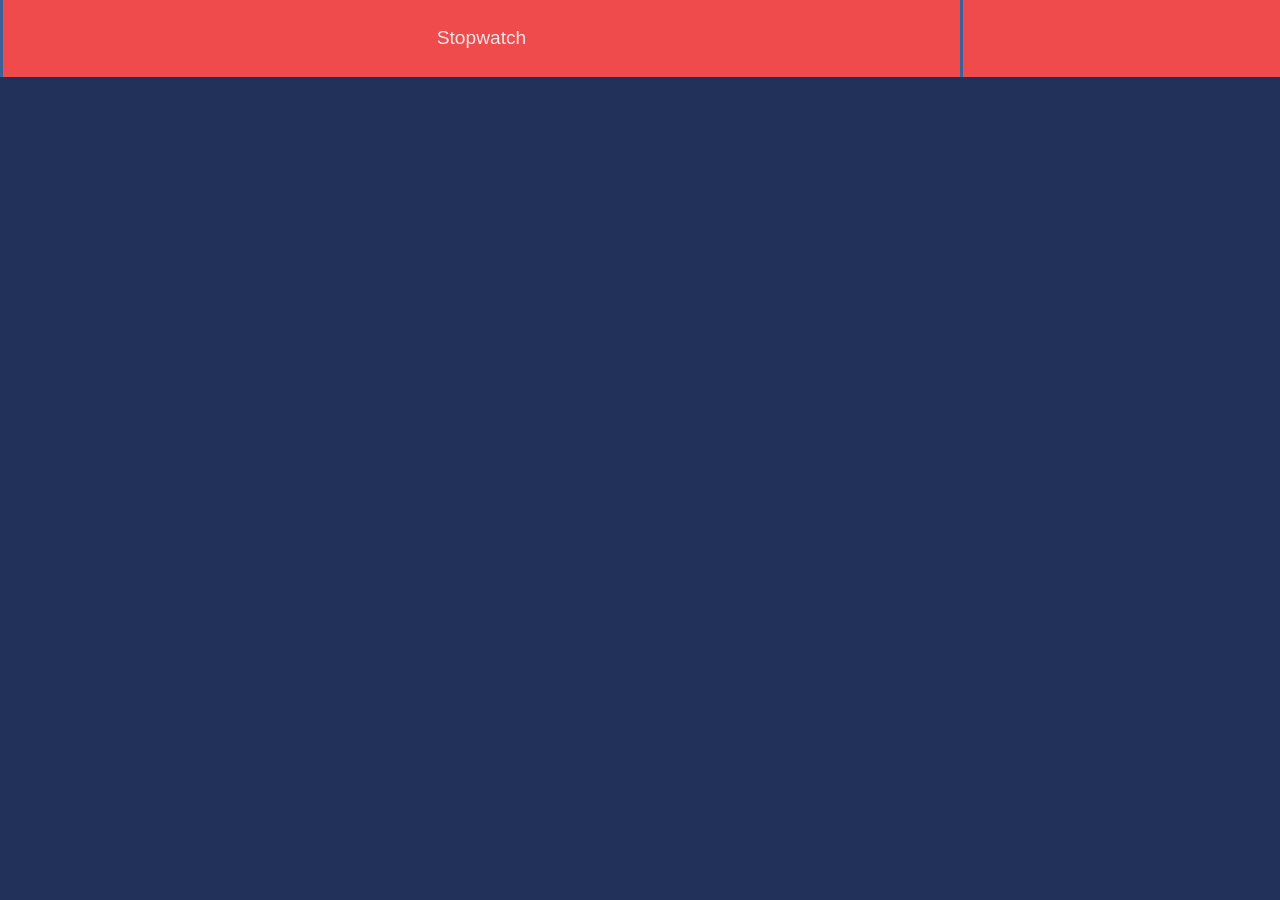
==== timer.html @ 4576a850 "Added a nav bar. WIP timer function" ====
<!DOCTYPE html>
<html lang="en">
    <head>
        <meta charset="UTF-8">
        <meta http-equiv="X-UA-Compatible" content="IE=edge">
        <meta name="viewport" content="width=device-width, initial-scale=1.0">
        <link href="./resource/timer.png" rel="icon">
        <link href="./timer.css" rel="stylesheet">
        <title>Timer</title>
    </head>
    <body>
        <nav>
            <ul class="nav-container center-horizontal">
                <li class="nav-item"><button onclick="location.href='stopwatch.html'">Stopwatch</button></li>
                <li class="nav-item"><button onclick="location.href='timer.html'">Timer</button></li>
            </ul>
        </nav>
    </body>
</html>
---- timer.css ----
:root {
    --dark-blue: #213159;
    --sky-blue: #3d6098;
    --sexy-red: #f04b4c;
    --fresh-grey: #e7e7e7;
}

* {
    padding: 0;
    margin: 0;
}

body {
    background: var(--dark-blue);
    height: 100%;
    font-family: "HelveticaNeue-Light", "Helvetica Neue Light", "Helvetica Neue", Helvetica, Arial, "Lucida Grande", sans-serif; 
}

button {
    font-size:1.2em;
    padding:18px 10px;
    width:180px;
    margin: 10px;
    background: var(--sexy-red);
    color: var(--fresh-grey);

    border: none;
    box-shadow: none;
    text-decoration:none;
    cursor:pointer;
    transition-duration: 0.2s;
}

button:hover {
    background: var(--sky-blue);
}

.nav-container {
    width: 100%;
    height: 4em;
    display: flex;
    flex-direction: row;
    list-style-type: none;
}

.nav-item button{
    border-left: var(--sky-blue) solid 3.5px;
    font-size:1.2em; 
    height: 4em;
    width: 960px;
    margin: 0em;
}
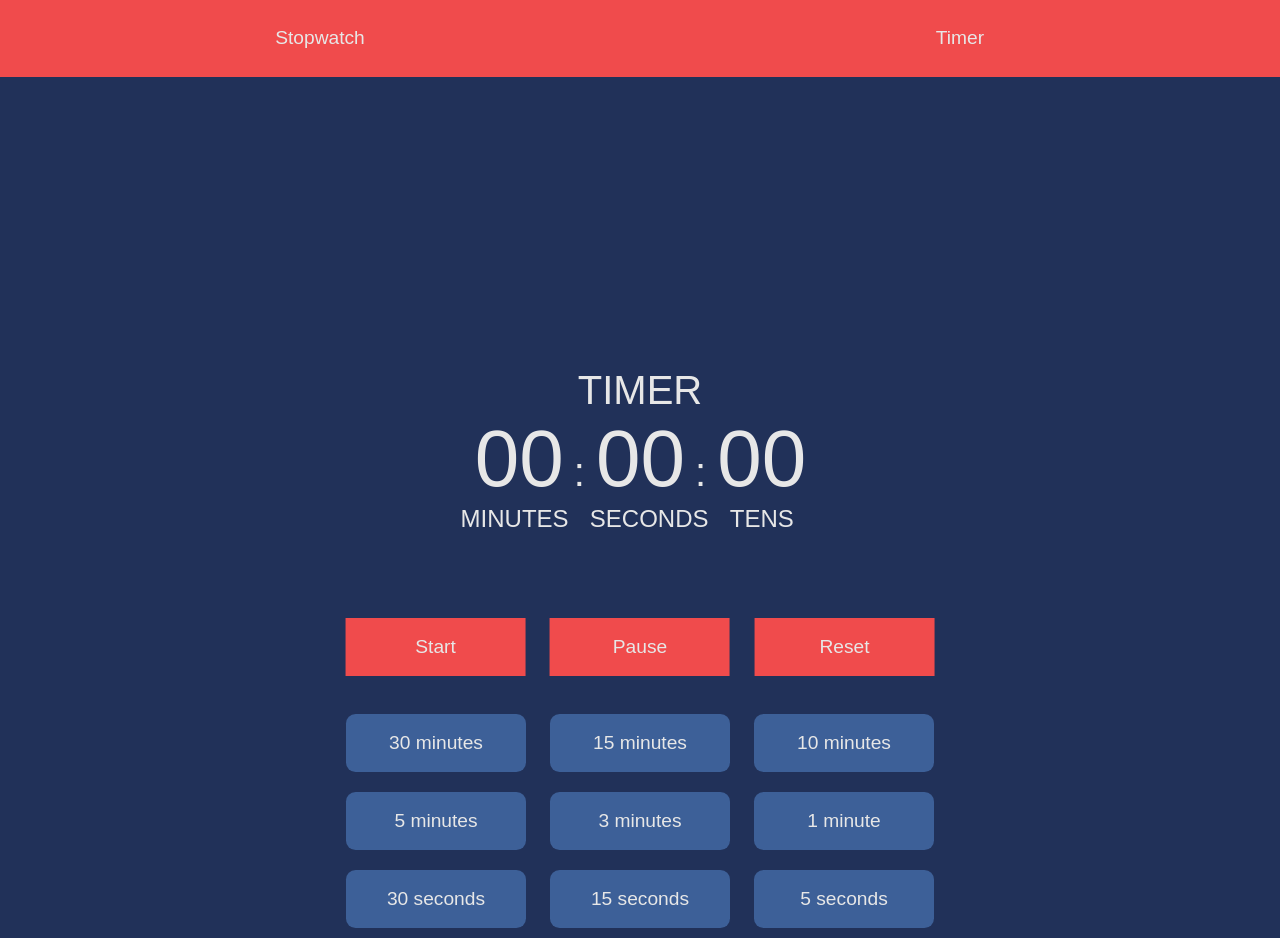
==== commit c6d60043: "organized css elements and boilerplate for timer" ====
--- a/timer.html
+++ b/timer.html
@@ -9,11 +9,48 @@
         <title>Timer</title>
     </head>
     <body>
+        <script src="./timer.js"></script>
         <nav>
             <ul class="nav-container center-horizontal">
                 <li class="nav-item"><button onclick="location.href='stopwatch.html'">Stopwatch</button></li>
                 <li class="nav-item"><button onclick="location.href='timer.html'">Timer</button></li>
             </ul>
         </nav>
+
+        <div class="wrapper center">
+            <h1 id="title">Timer</h1>
+
+            <p>
+                <input type="text" id="minutes" name="minutes" minlength="1" maxlength="2" value="00">
+                :
+                <input type="text" id="seconds" name="seconds" minlength="1" maxlength="2" value="00">
+                :
+                <input type="text" id="tens" name="tens" minlength="1" maxlength="2" value="00">
+            </p>
+
+            <div class="label-wrapper">
+                <label class="time-label" for="minutes">Minutes</label>
+                <label class="time-label"for="seconds">Seconds</label>
+                <label class="time-label"for="tens">Tens</label>
+            </div>
+        </div>
+
+        <div class="button-div center-horizontal">
+            <button class="control-buttons" id="button-start">Start</button>
+            <button class="control-buttons" id="button-pause">Pause</button>
+            <button class="control-buttons" id="button-reset">Reset</button>
+        </div>
+
+        <div class="preset-wrapper center-horizontal">
+            <button class="preset-buttons" id="30min">30 minutes</button>            
+            <button class="preset-buttons" id="15min">15 minutes</button>            
+            <button class="preset-buttons" id="10min">10 minutes</button>            
+            <button class="preset-buttons" id="5min">5 minutes</button>            
+            <button class="preset-buttons" id="3min">3 minutes</button>            
+            <button class="preset-buttons" id="1min">1 minute</button>            
+            <button class="preset-buttons" id="30sec">30 seconds</button>            
+            <button class="preset-buttons" id="15sec">15 seconds</button>            
+            <button class="preset-buttons" id="5sec">5 seconds</button>            
+        </div>
     </body>
 </html>
--- a/timer.css
+++ b/timer.css
@@ -16,6 +16,14 @@
     font-family: "HelveticaNeue-Light", "Helvetica Neue Light", "Helvetica Neue", Helvetica, Arial, "Lucida Grande", sans-serif; 
 }
 
+h1, h2, h3, p{
+    font-family: 'Roboto', sans-serif;
+    font-weight: 100;
+    font-size: 2.5em;
+    text-transform: uppercase;
+    text-align: center;
+}
+
 button {
     font-size:1.2em;
     padding:18px 10px;
@@ -32,7 +40,21 @@
 }
 
 button:hover {
+    position: relative;
     background: var(--sky-blue);
+}
+
+input {
+    display: inline-block;
+    background: none;
+    border: none;
+    width: 1.1em;
+    color: var(--fresh-grey);
+}
+
+input:focus {
+    outline: none;
+    border-bottom: var(--fresh-grey) solid 3px;
 }
 
 .nav-container {
@@ -44,9 +66,72 @@
 }
 
 .nav-item button{
-    border-left: var(--sky-blue) solid 3.5px;
     font-size:1.2em; 
     height: 4em;
-    width: 960px;
+    width: 50vw;
     margin: 0em;
+}
+
+.wrapper {
+    color: var(--fresh-grey);
+}
+
+.center {
+    margin: 0;
+    position: absolute;
+    top: 50%;
+    left: 50%;
+    -ms-transform: translate(-50%, -50%);
+    transform: translate(-50%, -50%);
+}
+
+.center-horizontal {
+    position: absolute;
+    left: 50%;
+    transform: translateX(-50%);
+}
+
+.time-label {
+    font-family: 'Roboto', sans-serif;
+    font-weight: 100;
+    font-size: 1.5em;
+    text-transform: uppercase;
+    text-align: center;
+    padding: 0em 0.35em;
+}
+
+.label-wrapper {
+    position: relative;
+    right: 0.8em;
+    align-items: row;
+}
+
+.button-div {
+    align-items: row;
+    width: fit-content;
+
+    margin-top: 38em;
+}
+
+.preset-wrapper {
+    width: fit-content;
+    margin-top: 44em;
+    display: grid;
+    grid-template-columns: 1.02fr 1.02fr 1fr;
+}
+
+.preset-buttons {
+    background: var(--sky-blue);
+    border-radius: 0.5em;
+    transition-duration: 0.2s;
+}
+
+.preset-buttons:hover {
+    background: var(--sexy-red);
+}
+
+#minutes, 
+#seconds,
+#tens {
+    font-size: 2em;
 }
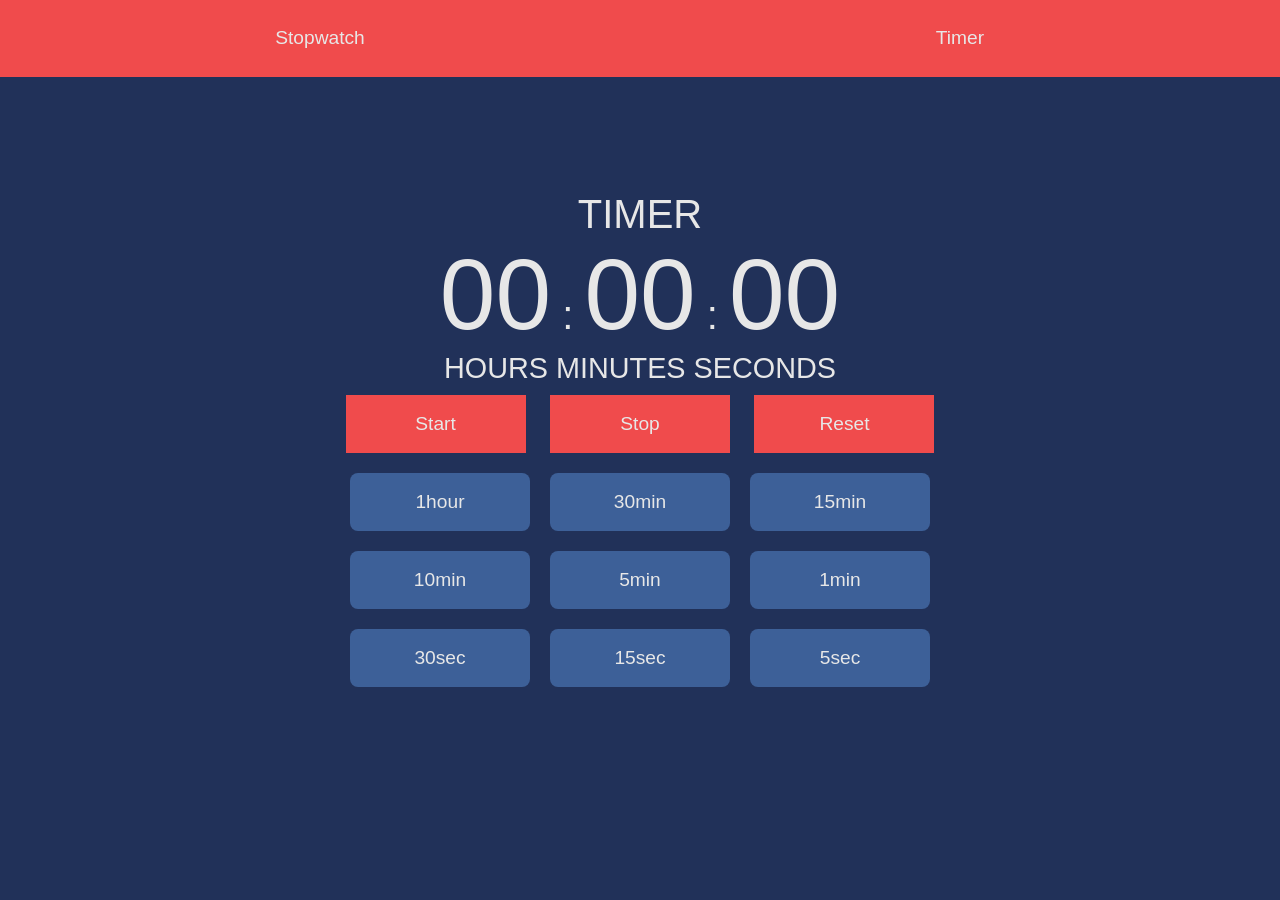
==== commit ef0338b7: "Finished implementation of the timer" ====
--- a/timer.html
+++ b/timer.html
@@ -1,56 +1,60 @@
 <!DOCTYPE html>
 <html lang="en">
-    <head>
-        <meta charset="UTF-8">
-        <meta http-equiv="X-UA-Compatible" content="IE=edge">
-        <meta name="viewport" content="width=device-width, initial-scale=1.0">
-        <link href="./resource/timer.png" rel="icon">
-        <link href="./timer.css" rel="stylesheet">
-        <title>Timer</title>
-    </head>
-    <body>
-        <script src="./timer.js"></script>
-        <nav>
-            <ul class="nav-container center-horizontal">
-                <li class="nav-item"><button onclick="location.href='stopwatch.html'">Stopwatch</button></li>
-                <li class="nav-item"><button onclick="location.href='timer.html'">Timer</button></li>
-            </ul>
-        </nav>
+  <head>
+    <meta charset="UTF-8" />
+    <meta http-equiv="X-UA-Compatible" content="IE=edge" />
+    <meta name="viewport" content="width=device-width, initial-scale=1.0" />
+    <link href="./resource/timer.png" rel="icon" />
+    <link href="./timer.css" rel="stylesheet" />
+    <title>Timer</title>
+  </head>
+  <body>
+    <nav>
+      <ul class="nav-container center-horizontal">
+        <li class="nav-item">
+          <button onclick="location.href='stopwatch.html'">Stopwatch</button>
+        </li>
+        <li class="nav-item">
+          <button onclick="location.href='timer.html'">Timer</button>
+        </li>
+      </ul>
+    </nav>
+    <div class="wrapper">
+      <h1 class="title">Timer</h1>
+      <div class="time-text">
+        <p>
+          <span id="hours">00</span>
+          :
+          <span id="minutes">00</span>
+          :
+          <span id="seconds">00</span>
+        </p>
+      </div>
+      <div class="time-label">
+        <p>
+          <span>Hours</span>
+          <span>Minutes</span>
+          <span>Seconds</span>
+        </p>
+      </div>
+      <div class="button-wrapper">
+        <button id="start">Start</button>
+        <button id="stop">Stop</button>
+        <button id="reset">Reset</button>
+      </div>
 
-        <div class="wrapper center">
-            <h1 id="title">Timer</h1>
-
-            <p>
-                <input type="text" id="minutes" name="minutes" minlength="1" maxlength="2" value="00">
-                :
-                <input type="text" id="seconds" name="seconds" minlength="1" maxlength="2" value="00">
-                :
-                <input type="text" id="tens" name="tens" minlength="1" maxlength="2" value="00">
-            </p>
-
-            <div class="label-wrapper">
-                <label class="time-label" for="minutes">Minutes</label>
-                <label class="time-label"for="seconds">Seconds</label>
-                <label class="time-label"for="tens">Tens</label>
-            </div>
-        </div>
-
-        <div class="button-div center-horizontal">
-            <button class="control-buttons" id="button-start">Start</button>
-            <button class="control-buttons" id="button-pause">Pause</button>
-            <button class="control-buttons" id="button-reset">Reset</button>
-        </div>
-
-        <div class="preset-wrapper center-horizontal">
-            <button class="preset-buttons" id="30min">30 minutes</button>            
-            <button class="preset-buttons" id="15min">15 minutes</button>            
-            <button class="preset-buttons" id="10min">10 minutes</button>            
-            <button class="preset-buttons" id="5min">5 minutes</button>            
-            <button class="preset-buttons" id="3min">3 minutes</button>            
-            <button class="preset-buttons" id="1min">1 minute</button>            
-            <button class="preset-buttons" id="30sec">30 seconds</button>            
-            <button class="preset-buttons" id="15sec">15 seconds</button>            
-            <button class="preset-buttons" id="5sec">5 seconds</button>            
-        </div>
-    </body>
-</html>+      <div class="preset-wrapper" id="presets">
+        <button id="one-hour">1hour</button>
+        <button id="thirty-min">30min</button>
+        <button id="fifteen-min">15min</button>
+        <button id="ten-min">10min</button>
+        <button id="five-min">5min</button>
+        <button id="one-min">1min</button>
+        <button id="thirty-sec">30sec</button>
+        <button id="fifteen-sec">15sec</button>
+        <button id="five-sec">5sec</button>
+      </div>
+    </div>
+    <script src="./timer.js"></script>
+  </body>
+</html>
--- a/timer.css
+++ b/timer.css
@@ -1,137 +1,118 @@
 :root {
-    --dark-blue: #213159;
-    --sky-blue: #3d6098;
-    --sexy-red: #f04b4c;
-    --fresh-grey: #e7e7e7;
+  --dark-blue: #213159;
+  --sky-blue: #3d6098;
+  --sexy-red: #f04b4c;
+  --fresh-grey: #e7e7e7;
 }
 
 * {
-    padding: 0;
-    margin: 0;
+  padding: 0;
+  margin: 0;
 }
 
 body {
-    background: var(--dark-blue);
-    height: 100%;
-    font-family: "HelveticaNeue-Light", "Helvetica Neue Light", "Helvetica Neue", Helvetica, Arial, "Lucida Grande", sans-serif; 
+  background: var(--dark-blue);
+  height: 100%;
+  font-family: "HelveticaNeue-Light", "Helvetica Neue Light", "Helvetica Neue",
+    Helvetica, Arial, "Lucida Grande", sans-serif;
 }
 
-h1, h2, h3, p{
-    font-family: 'Roboto', sans-serif;
-    font-weight: 100;
-    font-size: 2.5em;
-    text-transform: uppercase;
-    text-align: center;
+h1,
+h2,
+h3,
+h4,
+p {
+  font-family: "Roboto", sans-serif;
+  font-weight: 120;
+  font-size: 2.5em;
+  text-transform: uppercase;
+  text-align: center;
 }
 
 button {
-    font-size:1.2em;
-    padding:18px 10px;
-    width:180px;
-    margin: 10px;
-    background: var(--sexy-red);
-    color: var(--fresh-grey);
+  font-size: 1.2em;
+  padding: 18px 10px;
+  width: 180px;
+  margin: 10px;
+  background: var(--sexy-red);
+  color: var(--fresh-grey);
 
-    border: none;
-    box-shadow: none;
-    text-decoration:none;
-    cursor:pointer;
-    transition-duration: 0.2s;
+  border: none;
+  box-shadow: none;
+  text-decoration: none;
+  cursor: pointer;
+  transition-duration: 0.2s;
 }
 
 button:hover {
-    position: relative;
-    background: var(--sky-blue);
+  position: relative;
+  background: var(--sky-blue);
 }
 
 input {
-    display: inline-block;
-    background: none;
-    border: none;
-    width: 1.1em;
-    color: var(--fresh-grey);
+  display: inline-block;
+  background: none;
+  border: none;
+  width: 1.2em;
+  color: var(--fresh-grey);
+  font-size: 2em;
 }
 
 input:focus {
-    outline: none;
-    border-bottom: var(--fresh-grey) solid 3px;
+  outline: none;
+  border-bottom: var(--fresh-grey) solid 3px;
+}
+
+label {
+  padding: 0em 0.5em;
 }
 
 .nav-container {
-    width: 100%;
-    height: 4em;
-    display: flex;
-    flex-direction: row;
-    list-style-type: none;
+  width: 100%;
+  height: 4em;
+  display: flex;
+  flex-direction: row;
+  list-style-type: none;
 }
 
-.nav-item button{
-    font-size:1.2em; 
-    height: 4em;
-    width: 50vw;
-    margin: 0em;
+.nav-item button {
+  font-size: 1.2em;
+  height: 4em;
+  width: 50vw;
+  margin: 0em;
 }
 
 .wrapper {
-    color: var(--fresh-grey);
+  color: var(--fresh-grey);
+  display: flex;
+  flex-direction: column;
+  justify-content: center;
+  align-items: center;
+  margin-top: 8rem;
 }
 
-.center {
-    margin: 0;
-    position: absolute;
-    top: 50%;
-    left: 50%;
-    -ms-transform: translate(-50%, -50%);
-    transform: translate(-50%, -50%);
-}
-
-.center-horizontal {
-    position: absolute;
-    left: 50%;
-    transform: translateX(-50%);
-}
-
-.time-label {
-    font-family: 'Roboto', sans-serif;
-    font-weight: 100;
-    font-size: 1.5em;
-    text-transform: uppercase;
-    text-align: center;
-    padding: 0em 0.35em;
-}
-
-.label-wrapper {
-    position: relative;
-    right: 0.8em;
-    align-items: row;
-}
-
-.button-div {
-    align-items: row;
-    width: fit-content;
-
-    margin-top: 38em;
+.time-label p {
+  font-size: 1.8rem;
 }
 
 .preset-wrapper {
-    width: fit-content;
-    margin-top: 44em;
-    display: grid;
-    grid-template-columns: 1.02fr 1.02fr 1fr;
+  display: grid;
+  grid-template-columns: 1fr 1fr 1fr;
+  grid-template-rows: 1fr 1fr 1fr;
 }
 
-.preset-buttons {
-    background: var(--sky-blue);
-    border-radius: 0.5em;
-    transition-duration: 0.2s;
+.preset-wrapper button {
+  background-color: var(--sky-blue);
+  border-radius: 0.5rem;
 }
 
-.preset-buttons:hover {
-    background: var(--sexy-red);
+.preset-wrapper button:hover {
+  background-color: var(--sexy-red);
 }
 
-#minutes, 
-#seconds,
-#tens {
-    font-size: 2em;
-}+#hours,
+#minutes,
+#seconds {
+  font-weight: 120;
+  font-size: 2.5em;
+}
